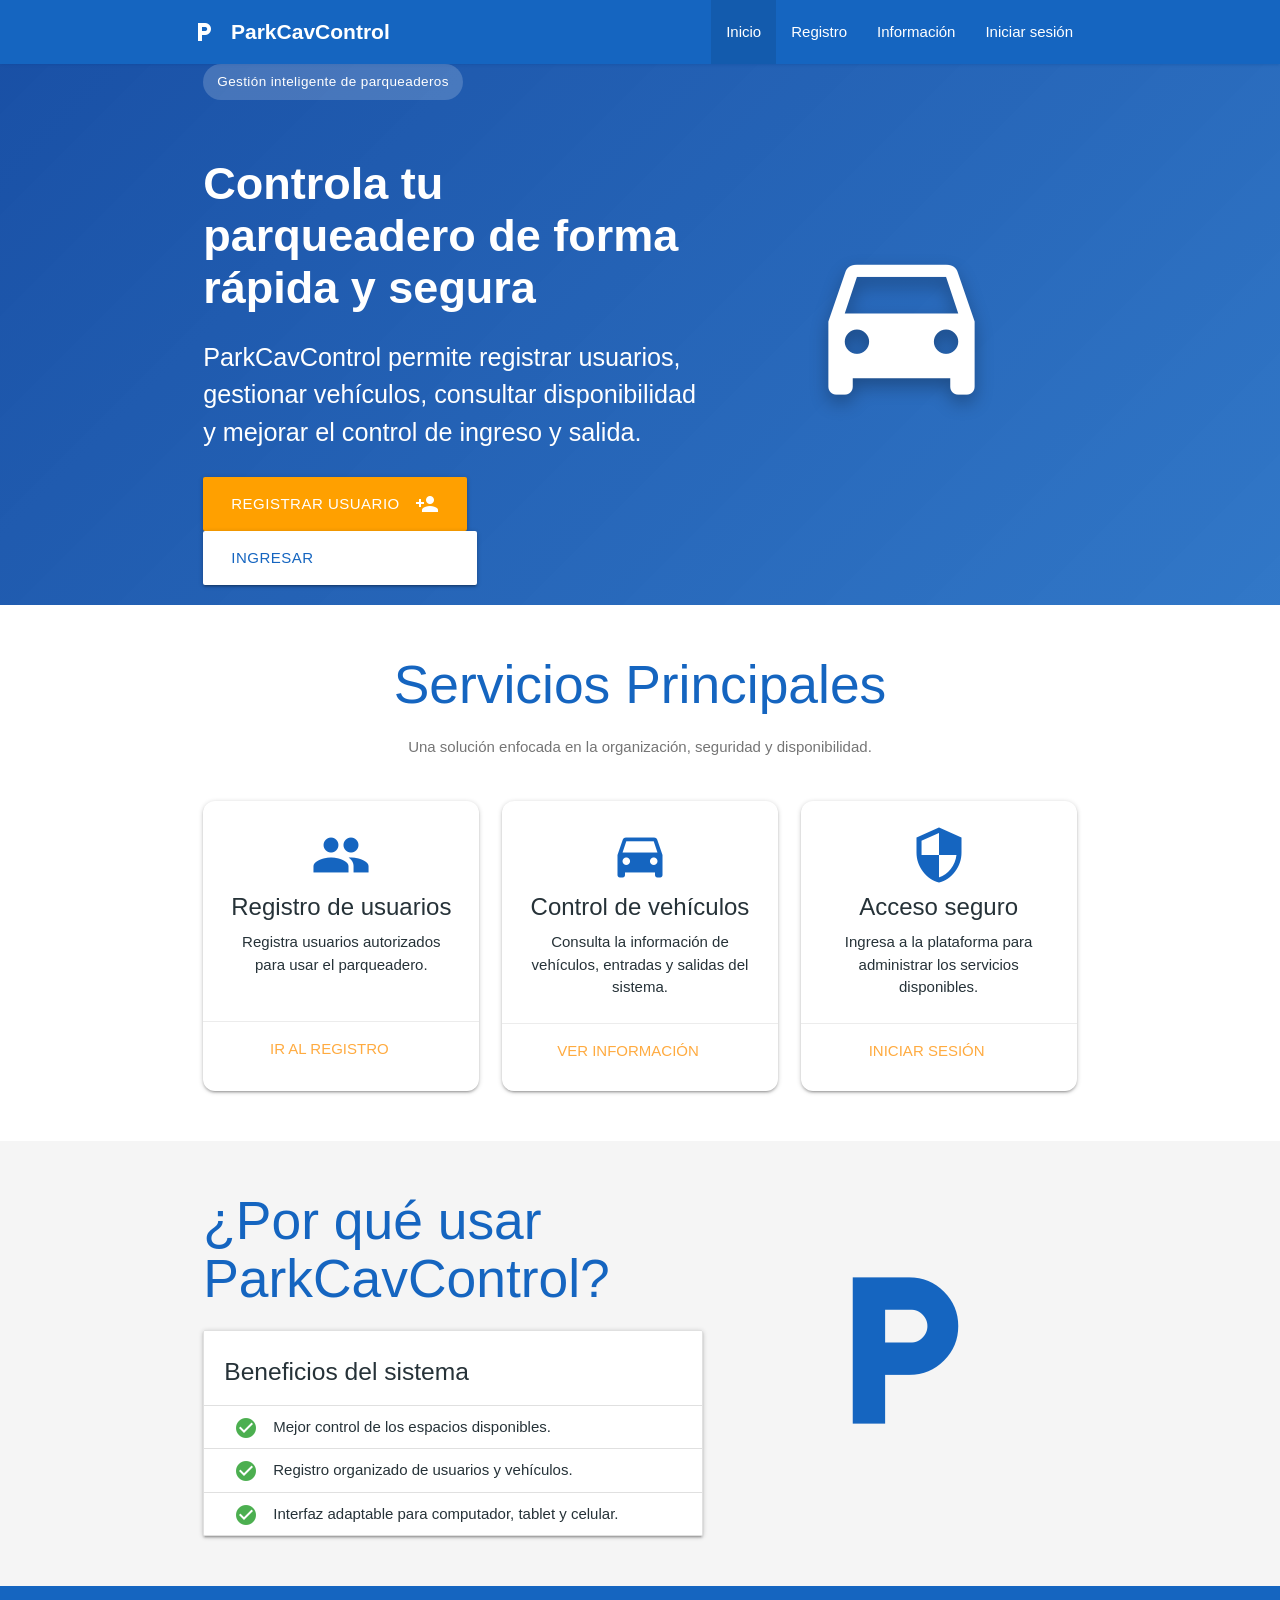
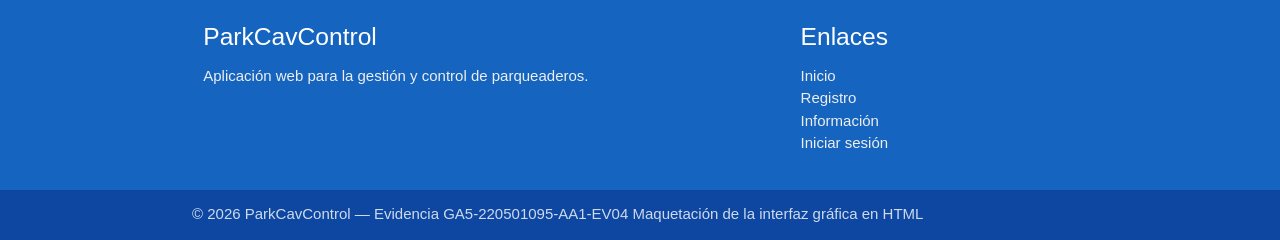
==== index.html @ 671b95e7 "version 1" ====
<!DOCTYPE html>
<html lang="es">
<head>
  <meta charset="UTF-8">
  <meta name="viewport" content="width=device-width, initial-scale=1.0">
  <meta name="description" content="ParkCavControl - Plataforma de gestión de parqueaderos">
  <title>ParkCavControl | Inicio</title>

  <link
    href="https://fonts.googleapis.com/icon?family=Material+Icons"
    rel="stylesheet"
  >
  <link
    rel="stylesheet"
    href="https://cdnjs.cloudflare.com/ajax/libs/materialize/1.0.0/css/materialize.min.css"
  >
  <link rel="stylesheet" href="css/styles.css">
</head>

<body>
  <header>
    <nav class="blue darken-3">
      <div class="nav-wrapper container">
        <a href="index.html" class="brand-logo">
          <i class="material-icons left">local_parking</i>
          ParkCavControl
        </a>

        <a href="#" data-target="mobile-menu" class="sidenav-trigger">
          <i class="material-icons">menu</i>
        </a>

        <ul class="right hide-on-med-and-down">
          <li class="active"><a href="index.html">Inicio</a></li>
          <li><a href="registro.html">Registro</a></li>
          <li><a href="informacion.html">Información</a></li>
          <li><a href="login.html">Iniciar sesión</a></li>
        </ul>
      </div>
    </nav>

    <ul class="sidenav" id="mobile-menu">
      <li>
        <a href="index.html">
          <i class="material-icons">home</i>Inicio
        </a>
      </li>
      <li>
        <a href="registro.html">
          <i class="material-icons">person_add</i>Registro
        </a>
      </li>
      <li>
        <a href="informacion.html">
          <i class="material-icons">info</i>Información
        </a>
      </li>
      <li>
        <a href="login.html">
          <i class="material-icons">login</i>Iniciar sesión
        </a>
      </li>
    </ul>
  </header>

  <main>
    <section class="hero-section">
      <div class="container">
        <div class="row valign-wrapper hero-row">
          <div class="col s12 m7">
            <span class="white-text hero-label">Gestión inteligente de parqueaderos</span>

            <h1 class="white-text">
              Controla tu parqueadero de forma rápida y segura
            </h1>

            <p class="white-text flow-text">
              ParkCavControl permite registrar usuarios, gestionar vehículos,
              consultar disponibilidad y mejorar el control de ingreso y salida.
            </p>

            <a href="registro.html" class="btn-large amber darken-2 waves-effect waves-light">
              Registrar usuario
              <i class="material-icons right">person_add</i>
            </a>

            <a href="login.html" class="btn-large white blue-text text-darken-3 waves-effect waves-blue">
              Ingresar
              <i class="material-icons right">login</i>
            </a>
          </div>

          <div class="col s12 m5 center-align hide-on-small-only">
            <i class="material-icons hero-icon white-text">directions_car</i>
          </div>
        </div>
      </div>
    </section>

    <section class="section">
      <div class="container">
        <div class="row center-align">
          <div class="col s12">
            <h2 class="blue-text text-darken-3">Servicios Principales</h2>
            <p class="grey-text text-darken-1">
              Una solución enfocada en la organización, seguridad y disponibilidad.
            </p>
          </div>
        </div>

        <div class="row">
          <div class="col s12 m4">
            <div class="card hoverable service-card">
              <div class="card-content center-align">
                <i class="material-icons medium blue-text text-darken-3">group</i>
                <span class="card-title">Registro de usuarios</span>
                <p>
                  Registra usuarios autorizados para usar el parqueadero.
                </p>
              </div>
              <div class="card-action center-align">
                <a href="registro.html">Ir al registro</a>
              </div>
            </div>
          </div>

          <div class="col s12 m4">
            <div class="card hoverable service-card">
              <div class="card-content center-align">
                <i class="material-icons medium blue-text text-darken-3">directions_car</i>
                <span class="card-title">Control de vehículos</span>
                <p>
                  Consulta la información de vehículos, entradas y salidas del sistema.
                </p>
              </div>
              <div class="card-action center-align">
                <a href="informacion.html">Ver información</a>
              </div>
            </div>
          </div>

          <div class="col s12 m4">
            <div class="card hoverable service-card">
              <div class="card-content center-align">
                <i class="material-icons medium blue-text text-darken-3">security</i>
                <span class="card-title">Acceso seguro</span>
                <p>
                  Ingresa a la plataforma para administrar los servicios disponibles.
                </p>
              </div>
              <div class="card-action center-align">
                <a href="login.html">Iniciar sesión</a>
              </div>
            </div>
          </div>
        </div>
      </div>
    </section>

    <section class="section grey lighten-4">
      <div class="container">
        <div class="row valign-wrapper">
          <div class="col s12 m7">
            <h2 class="blue-text text-darken-3">¿Por qué usar ParkCavControl?</h2>

            <ul class="collection with-header z-depth-1">
              <li class="collection-header">
                <h5>Beneficios del sistema</h5>
              </li>
              <li class="collection-item">
                <i class="material-icons left green-text">check_circle</i>
                Mejor control de los espacios disponibles.
              </li>
              <li class="collection-item">
                <i class="material-icons left green-text">check_circle</i>
                Registro organizado de usuarios y vehículos.
              </li>
              <li class="collection-item">
                <i class="material-icons left green-text">check_circle</i>
                Interfaz adaptable para computador, tablet y celular.
              </li>
            </ul>
          </div>

          <div class="col s12 m5 center-align">
            <i class="material-icons benefit-icon blue-text text-darken-3">
              local_parking
            </i>
          </div>
        </div>
      </div>
    </section>
  </main>

  <footer class="page-footer blue darken-3">
    <div class="container">
      <div class="row">
        <div class="col s12 m6">
          <h5>ParkCavControl</h5>
          <p class="grey-text text-lighten-3">
            Aplicación web para la gestión y control de parqueaderos.
          </p>
        </div>

        <div class="col s12 m4 offset-m2">
          <h5>Enlaces</h5>
          <ul>
            <li><a class="grey-text text-lighten-3" href="index.html">Inicio</a></li>
            <li><a class="grey-text text-lighten-3" href="registro.html">Registro</a></li>
            <li><a class="grey-text text-lighten-3" href="informacion.html">Información</a></li>
            <li><a class="grey-text text-lighten-3" href="login.html">Iniciar sesión</a></li>
          </ul>
        </div>
      </div>
    </div>

    <div class="footer-copyright blue darken-4">
      <div class="container">
        © 2026 ParkCavControl — Evidencia GA5-220501095-AA1-EV04 Maquetación de la interfaz gráfica en HTML
      </div>
    </div>
  </footer>

  <script src="https://cdnjs.cloudflare.com/ajax/libs/materialize/1.0.0/js/materialize.min.js"></script>
  <script src="css/js/app.js"></script>
</body>
</html>
---- css/styles.css ----
:root {
  --azul-principal: #0d47a1;
  --azul-secundario: #1565c0;
  --azul-claro: #e3f2fd;
  --amarillo: #ffb300;
  --gris-fondo: #f4f7fb;
  --texto: #263238;
}

html {
  scroll-behavior: smooth;
}

body {
  color: var(--texto);
  display: flex;
  flex-direction: column;
  min-height: 100vh;
  font-family: Arial, Helvetica, sans-serif;
}

main {
  flex: 1 0 auto;
}

nav .brand-logo {
  font-size: 1.4rem;
  font-weight: 700;
}

.hero-section {
  background: linear-gradient(135deg, rgba(13, 71, 161, 0.95), rgba(21, 101, 192, 0.88)),
    url("https://images.unsplash.com/photo-1506521781263-d8422e82f27a?auto=format&fit=crop&w=1600&q=80")
    center / cover;
  min-height: 510px;
  display: flex;
  align-items: center;
}

.hero-row {
  min-height: 510px;
}

.hero-section h1 {
  font-size: 3rem;
  font-weight: 700;
  line-height: 1.15;
}

.hero-label {
  background-color: rgba(255, 255, 255, 0.18);
  border-radius: 20px;
  display: inline-block;
  font-size: 0.9rem;
  letter-spacing: 0.4px;
  margin-bottom: 16px;
  padding: 8px 14px;
}

.hero-icon {
  animation: floating-car 3s ease-in-out infinite;
  font-size: 13rem;
  text-shadow: 0 8px 18px rgba(0, 0, 0, 0.28);
}

.service-card {
  border-radius: 12px;
  min-height: 290px;
}

.service-card .card-content {
  min-height: 220px;
}

.benefit-icon {
  font-size: 13rem;
}

.info-banner {
  background: linear-gradient(120deg, #0d47a1, #1976d2);
  padding: 70px 0;
}

.info-banner h1 {
  font-size: 2.8rem;
  font-weight: 700;
}

.rounded-image {
  border-radius: 12px;
  margin-top: 20px;
}

.page-min-height {
  min-height: 75vh;
}

.form-buttons,
.login-buttons {
  margin-top: 30px;
}

.form-buttons .btn-large,
.login-buttons .btn-large {
  margin: 8px;
}

.login-main {
  background: linear-gradient(135deg, rgba(13, 71, 161, 0.9), rgba(21, 101, 192, 0.82)),
    url("https://images.unsplash.com/photo-1485291571150-772bcfc10da5?auto=format&fit=crop&w=1600&q=80")
    center / cover;
  min-height: calc(100vh - 128px);
  padding: 60px 0;
}

.login-card {
  border-radius: 14px;
}

.login-icon {
  font-size: 5.5rem;
}

.login-title {
  font-size: 2.2rem;
  font-weight: 700;
  margin-bottom: 8px;
}

.login-links {
  line-height: 2;
  margin-top: 25px;
}

.login-links a {
  color: var(--azul-secundario);
  font-weight: 600;
}

.carousel {
  min-height: 300px;
}

.carousel .carousel-item {
  width: 320px;
}

.carousel .carousel-item img {
  border-radius: 14px;
  height: 220px;
  object-fit: cover;
}

.input-field input:focus + label,
.input-field textarea:focus + label {
  color: var(--azul-secundario) !important;
}

.input-field input:focus,
.input-field textarea:focus {
  border-bottom: 1px solid var(--azul-secundario) !important;
  box-shadow: 0 1px 0 0 var(--azul-secundario) !important;
}

@keyframes floating-car {
  0%,
  100% {
    transform: translateY(0) rotate(-2deg);
  }

  50% {
    transform: translateY(-16px) rotate(2deg);
  }
}

@media only screen and (max-width: 992px) {
  nav .brand-logo {
    font-size: 1.2rem;
  }

  .hero-section h1 {
    font-size: 2.4rem;
  }

  .hero-icon {
    font-size: 9rem;
  }
}

@media only screen and (max-width: 600px) {
  nav .brand-logo {
    font-size: 1rem;
  }

  .hero-section,
  .hero-row {
    min-height: 560px;
  }

  .hero-section h1 {
    font-size: 2.1rem;
  }

  .hero-section .btn-large {
    display: block;
    margin: 10px 0;
    width: 100%;
  }

  .info-banner h1 {
    font-size: 2.1rem;
  }

  .form-buttons .btn-large,
  .login-buttons .btn-large {
    display: block;
    margin: 12px auto;
    width: 100%;
  }

  .benefit-icon {
    font-size: 8rem;
  }
}
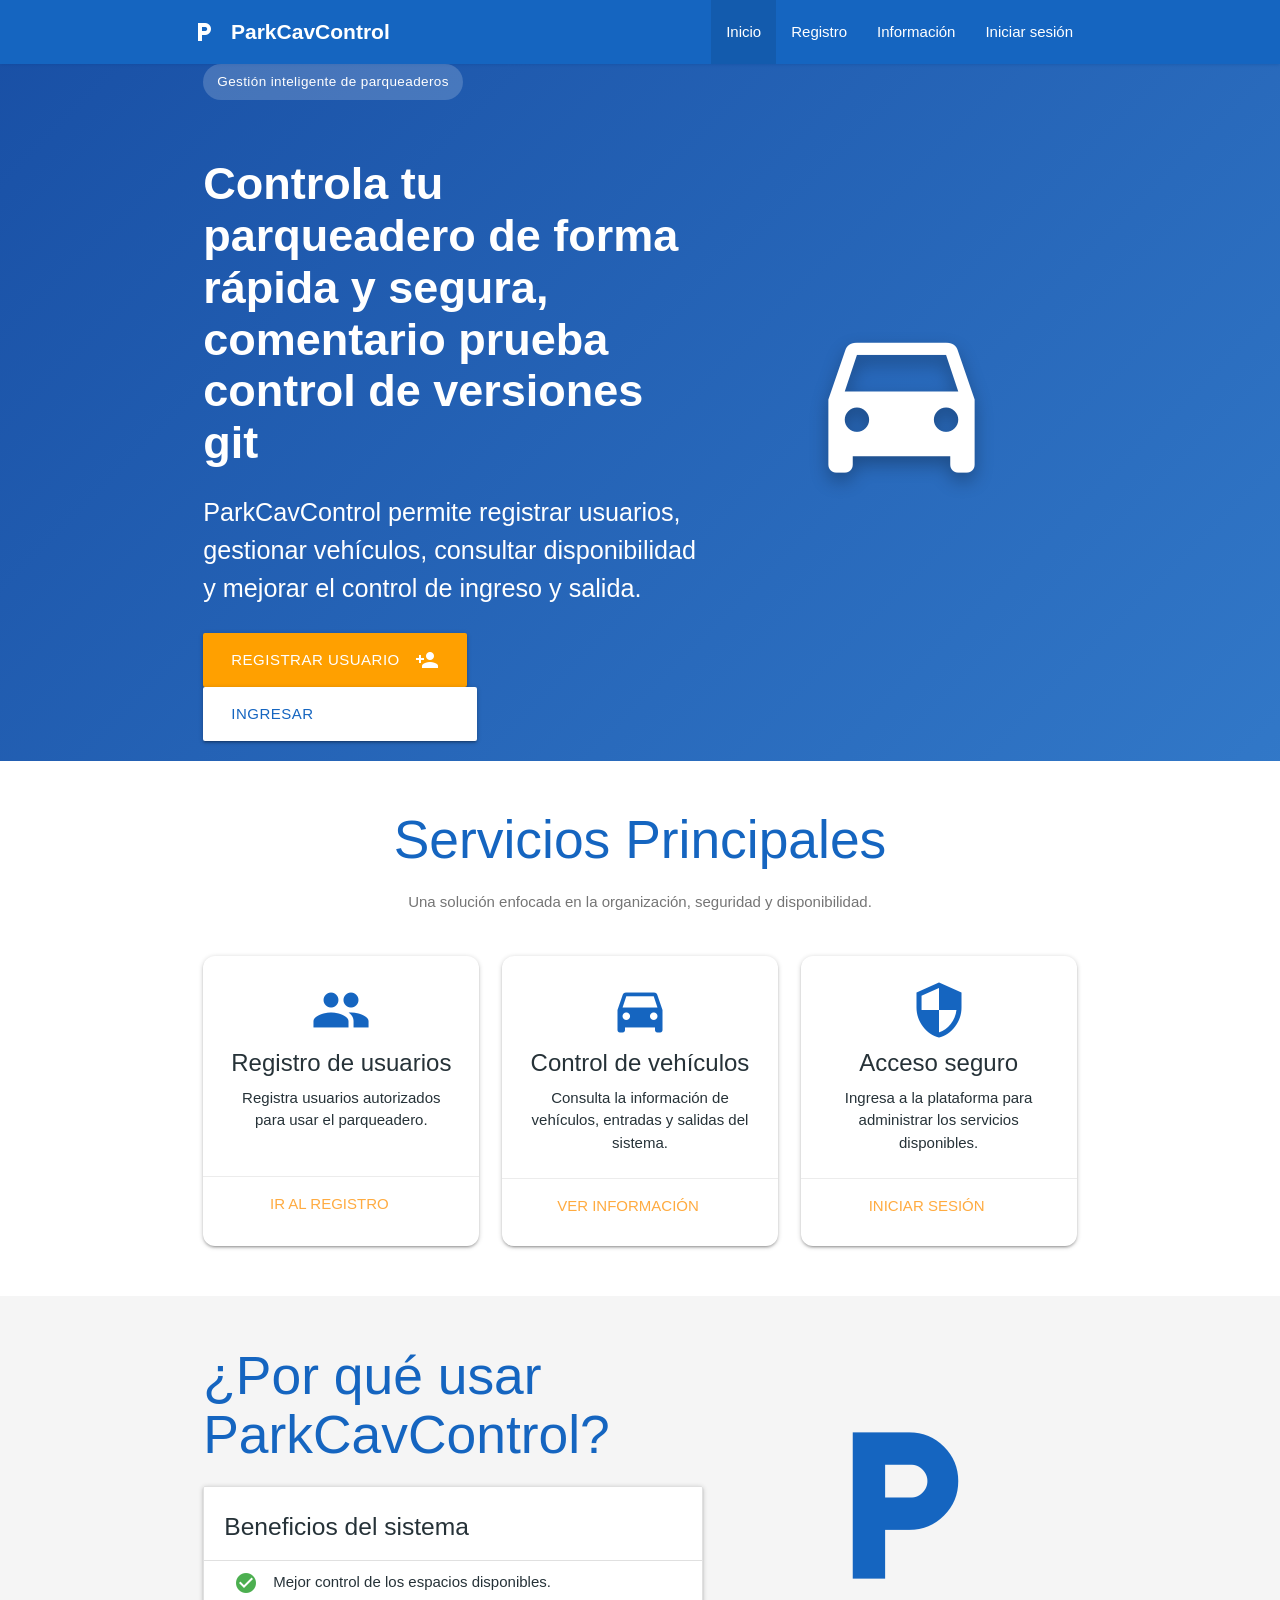
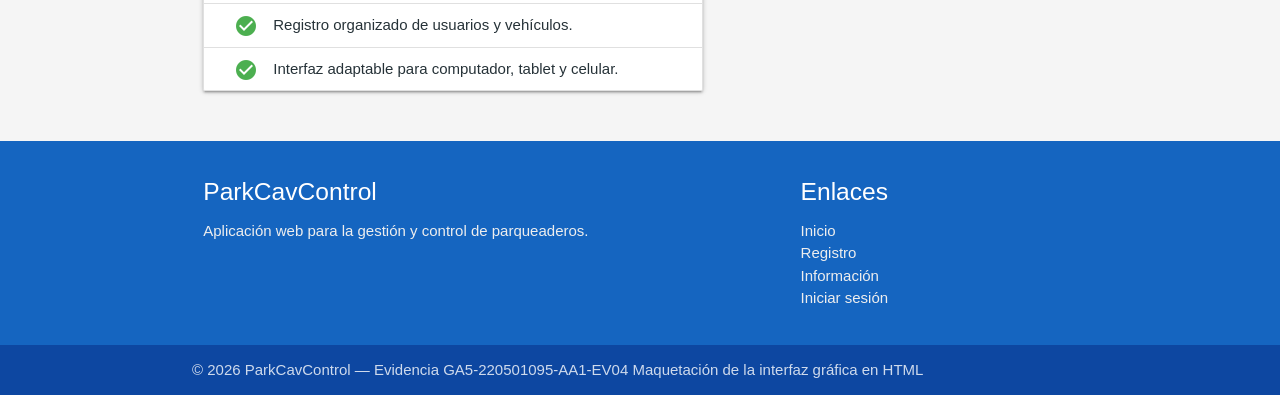
==== commit eba79496: "version 2 - se agrega comentario en front" ====
--- a/index.html
+++ b/index.html
@@ -71,7 +71,7 @@
             <span class="white-text hero-label">Gestión inteligente de parqueaderos</span>
 
             <h1 class="white-text">
-              Controla tu parqueadero de forma rápida y segura
+              Controla tu parqueadero de forma rápida y segura, comentario prueba control de versiones git
             </h1>
 
             <p class="white-text flow-text">
